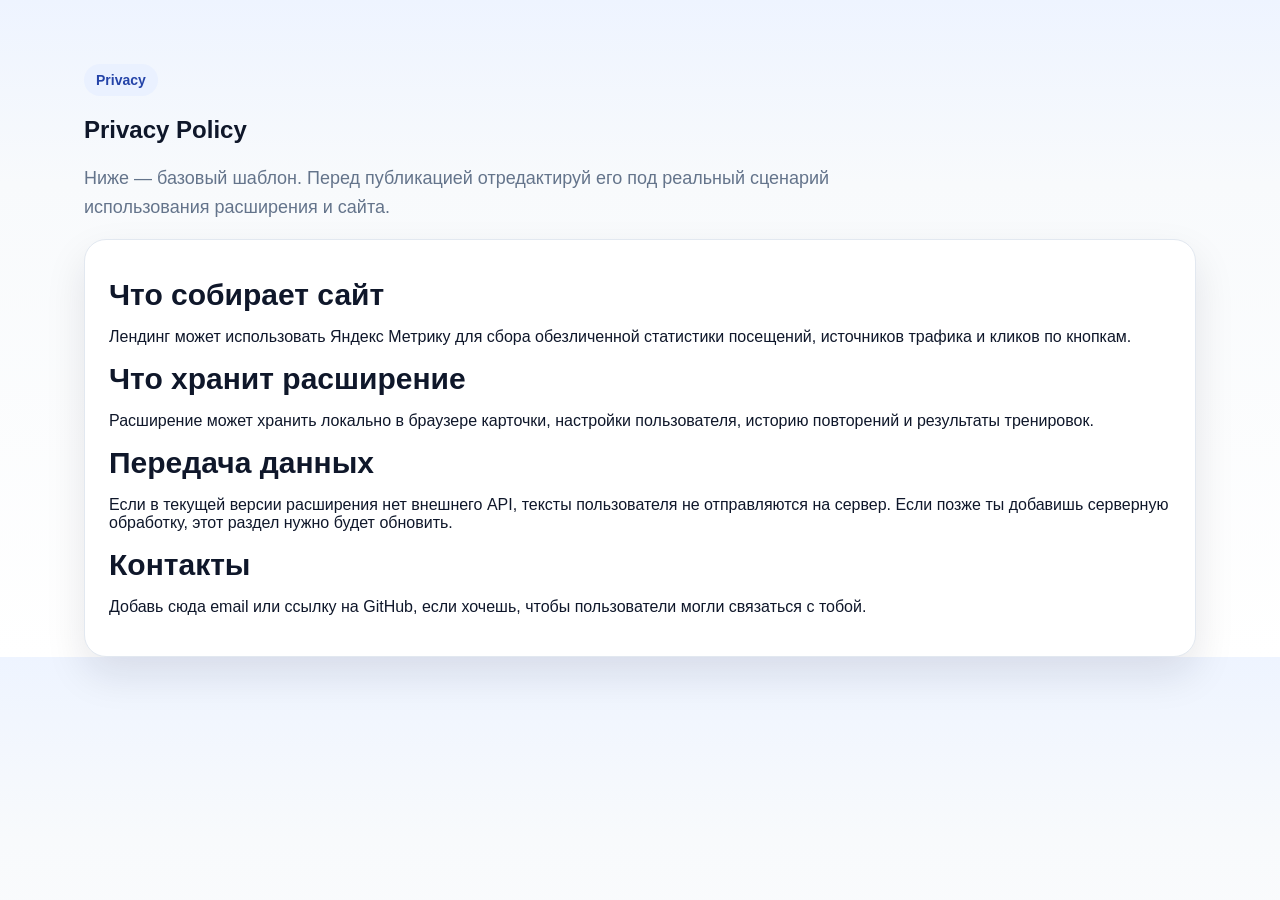
==== privacy.html @ 0634c7e8 "Add files via upload" ====
<!doctype html>
<html lang="ru">
<head>
  <meta charset="UTF-8" />
  <meta name="viewport" content="width=device-width, initial-scale=1.0" />
  <title>Privacy Policy — Accent Coach</title>
  <link rel="icon" href="favicon.svg" />
  <link rel="stylesheet" href="styles.css" />
</head>
<body>
  <main class="container">
    <section class="section">
      <div class="section-head">
        <div class="pill dark">Privacy</div>
        <h1>Privacy Policy</h1>
        <p>Ниже — базовый шаблон. Перед публикацией отредактируй его под реальный сценарий использования расширения и сайта.</p>
      </div>

      <article class="content-card">
        <h2>Что собирает сайт</h2>
        <p>Лендинг может использовать Яндекс Метрику для сбора обезличенной статистики посещений, источников трафика и кликов по кнопкам.</p>

        <h2>Что хранит расширение</h2>
        <p>Расширение может хранить локально в браузере карточки, настройки пользователя, историю повторений и результаты тренировок.</p>

        <h2>Передача данных</h2>
        <p>Если в текущей версии расширения нет внешнего API, тексты пользователя не отправляются на сервер. Если позже ты добавишь серверную обработку, этот раздел нужно будет обновить.</p>

        <h2>Контакты</h2>
        <p>Добавь сюда email или ссылку на GitHub, если хочешь, чтобы пользователи могли связаться с тобой.</p>
      </article>
    </section>
  </main>
</body>
</html>
---- styles.css ----
:root {
  --bg: #0f172a;
  --bg-soft: #f8fafc;
  --card: #ffffff;
  --text: #0f172a;
  --muted: #64748b;
  --primary: #ffd84d;
  --secondary: #355cff;
  --success: #58cc02;
  --border: #e2e8f0;
  --shadow: 0 18px 40px rgba(15, 23, 42, .10);
}

* { box-sizing: border-box; }

html { scroll-behavior: smooth; }

body {
  margin: 0;
  font-family: Arial, sans-serif;
  color: var(--text);
  background: linear-gradient(180deg, #eef4ff 0%, #f8fafc 28%, #ffffff 100%);
  overflow-x: hidden;
}

.container {
  max-width: 1160px;
  margin: 0 auto;
  padding: 0 24px;
}

.bg-glow {
  position: fixed;
  width: 420px;
  height: 420px;
  border-radius: 999px;
  filter: blur(100px);
  opacity: .24;
  z-index: -1;
}
.bg-glow-1 {
  top: -60px;
  right: -60px;
  background: #355cff;
}
.bg-glow-2 {
  bottom: -80px;
  left: -80px;
  background: #ffd84d;
}

.hero {
  position: relative;
  background:
    radial-gradient(circle at top right, rgba(255,216,77,.25), transparent 30%),
    linear-gradient(135deg, #0f172a 0%, #1e3a8a 45%, #355cff 100%);
  color: white;
  padding-bottom: 52px;
}

.nav {
  display: flex;
  align-items: center;
  justify-content: space-between;
  padding-top: 22px;
  padding-bottom: 22px;
}

.brand {
  display: flex;
  align-items: center;
  gap: 10px;
  color: white;
  text-decoration: none;
}
.brand-logo {
  width: 38px;
  height: 38px;
  display: inline-flex;
  align-items: center;
  justify-content: center;
  border-radius: 12px;
  background: #ffd84d;
  color: #1f2937;
  font-weight: 800;
}
.brand-text { font-weight: 700; }

.nav-actions {
  display: flex;
  gap: 18px;
  align-items: center;
}
.nav-link {
  color: rgba(255,255,255,.92);
  text-decoration: none;
  font-weight: 600;
}

.hero-grid {
  display: grid;
  grid-template-columns: 1.1fr .9fr;
  gap: 34px;
  align-items: center;
  padding-top: 34px;
  padding-bottom: 26px;
}

.pill {
  display: inline-block;
  padding: 8px 12px;
  border-radius: 999px;
  background: rgba(255,255,255,.15);
  color: white;
  font-size: 14px;
  font-weight: 700;
  backdrop-filter: blur(8px);
}
.pill.dark {
  background: #eaf1ff;
  color: #2443a8;
}

.hero-copy h1 {
  font-size: 58px;
  line-height: 1.02;
  margin: 16px 0 18px;
  letter-spacing: -0.04em;
}

.lead {
  font-size: 20px;
  line-height: 1.55;
  color: rgba(255,255,255,.92);
  max-width: 760px;
}

.hero-buttons {
  display: flex;
  flex-wrap: wrap;
  gap: 12px;
  margin-top: 28px;
}

.btn {
  display: inline-flex;
  align-items: center;
  justify-content: center;
  min-height: 52px;
  padding: 0 20px;
  border-radius: 16px;
  text-decoration: none;
  font-weight: 800;
  transition: transform .18s ease, box-shadow .18s ease, opacity .18s ease;
}
.btn:hover {
  transform: translateY(-1px);
}
.btn-primary {
  background: var(--primary);
  color: #1f2937;
  box-shadow: 0 14px 28px rgba(255,216,77,.28);
}
.btn-secondary {
  background: rgba(255,255,255,.12);
  color: white;
  border: 1px solid rgba(255,255,255,.28);
}

.hero-meta {
  margin-top: 18px;
  display: grid;
  gap: 8px;
}
.meta-item {
  color: rgba(255,255,255,.88);
}

.hero-preview {
  display: flex;
  justify-content: center;
}
.mockup-card {
  width: min(420px, 100%);
  background: rgba(255,255,255,.92);
  border: 1px solid rgba(255,255,255,.35);
  border-radius: 28px;
  box-shadow: 0 24px 50px rgba(4, 12, 31, .26);
  overflow: hidden;
  color: #111827;
}
.mockup-header {
  display: flex;
  gap: 8px;
  padding: 16px;
  background: linear-gradient(180deg, #f8fbff, #f1f5f9);
}
.mockup-header span {
  width: 10px;
  height: 10px;
  border-radius: 999px;
  background: #cbd5e1;
}
.mockup-body {
  padding: 24px;
}
.mockup-badge {
  display: inline-block;
  padding: 6px 10px;
  border-radius: 999px;
  background: #eef2ff;
  color: #355cff;
  font-size: 13px;
  font-weight: 700;
}
.mockup-question {
  margin-top: 16px;
  color: #64748b;
  font-weight: 700;
}
.mockup-word {
  margin-top: 14px;
  font-size: 34px;
  font-weight: 900;
}
.mockup-answer {
  margin-top: 14px;
  font-size: 32px;
  color: #355cff;
  font-weight: 900;
}
.mockup-actions {
  display: flex;
  gap: 10px;
  margin-top: 20px;
}
.mock-btn {
  border: none;
  border-radius: 14px;
  padding: 12px 14px;
  font-weight: 800;
}
.mock-btn-danger {
  background: #fee2e2;
  color: #b91c1c;
}
.mock-btn-success {
  background: #dcfce7;
  color: #15803d;
}

.stats {
  display: grid;
  gap: 16px;
  grid-template-columns: repeat(3, minmax(0, 1fr));
  margin-top: -28px;
}
.stat-card {
  background: white;
  border-radius: 20px;
  padding: 24px;
  box-shadow: var(--shadow);
  border: 1px solid var(--border);
}
.stat-value {
  font-size: 38px;
  font-weight: 900;
  color: #2443a8;
}
.stat-label {
  color: var(--muted);
  line-height: 1.5;
}

.section {
  margin-top: 64px;
}
.section-head {
  max-width: 760px;
}
.section-head h2 {
  margin: 16px 0 12px;
  font-size: 40px;
}
.section-head p {
  color: var(--muted);
  font-size: 18px;
  line-height: 1.6;
}

.feature-grid {
  display: grid;
  gap: 16px;
  grid-template-columns: repeat(3, minmax(0, 1fr));
  margin-top: 26px;
}
.feature-card,
.content-card,
.install-card,
.testimonial-card,
.cta-card,
.faq-item {
  background: white;
  border: 1px solid var(--border);
  border-radius: 22px;
  box-shadow: var(--shadow);
}
.feature-card {
  padding: 22px;
}
.feature-icon {
  font-size: 28px;
}
.feature-card h3 {
  margin: 14px 0 10px;
  font-size: 22px;
}
.feature-card p {
  color: var(--muted);
  line-height: 1.6;
}

.two-col {
  display: grid;
  gap: 16px;
  grid-template-columns: repeat(2, minmax(0, 1fr));
}
.content-card {
  padding: 24px;
}
.content-card h2 {
  margin: 14px 0 12px;
  font-size: 30px;
}
.steps, .benefits {
  margin: 0;
  padding-left: 20px;
  color: var(--muted);
  line-height: 1.8;
}

.install-grid {
  display: grid;
  gap: 16px;
  grid-template-columns: repeat(2, minmax(0, 1fr));
  margin-top: 22px;
}
.install-card {
  padding: 24px;
}
.install-card.accent {
  background: linear-gradient(180deg, #ffffff, #f8fbff);
}
.install-card h3 {
  margin-top: 0;
  font-size: 24px;
}
.install-card ol {
  color: var(--muted);
  line-height: 1.8;
  padding-left: 20px;
}

.testimonial-grid {
  display: grid;
  gap: 16px;
  grid-template-columns: repeat(3, minmax(0, 1fr));
  margin-top: 24px;
}
.testimonial-card {
  padding: 22px;
}
.testimonial-card p {
  line-height: 1.7;
}
.testimonial-card span {
  color: var(--muted);
}

.cta-section {
  margin-top: 72px;
}
.cta-card {
  display: flex;
  align-items: center;
  justify-content: space-between;
  gap: 18px;
  padding: 28px;
  background: linear-gradient(135deg, #0f172a 0%, #1e40af 100%);
  color: white;
}
.cta-card h2 {
  margin: 14px 0 10px;
  font-size: 34px;
}
.cta-card p {
  color: rgba(255,255,255,.9);
  max-width: 650px;
}

.faq-list {
  margin-top: 24px;
  display: grid;
  gap: 14px;
}
.faq-item {
  padding: 18px 20px;
}
.faq-item summary {
  cursor: pointer;
  font-weight: 800;
}
.faq-item p {
  color: var(--muted);
  line-height: 1.6;
  margin-top: 12px;
}

.footer {
  padding-top: 46px;
  padding-bottom: 46px;
}
.footer-top {
  display: flex;
  justify-content: space-between;
  gap: 20px;
  border-top: 1px solid var(--border);
  padding-top: 24px;
}
.footer-top p {
  color: var(--muted);
}
.footer-links {
  display: flex;
  gap: 18px;
  align-items: center;
  flex-wrap: wrap;
}
.footer-links a {
  color: #2443a8;
  text-decoration: none;
  font-weight: 700;
}

code {
  background: #f3f4f6;
  border-radius: 8px;
  padding: 2px 6px;
}

@media (max-width: 980px) {
  .hero-grid,
  .two-col,
  .install-grid,
  .feature-grid,
  .testimonial-grid,
  .stats {
    grid-template-columns: 1fr;
  }

  .hero-copy h1 {
    font-size: 44px;
  }

  .cta-card,
  .footer-top,
  .nav {
    flex-direction: column;
    align-items: flex-start;
  }

  .nav-actions {
    flex-wrap: wrap;
  }
}
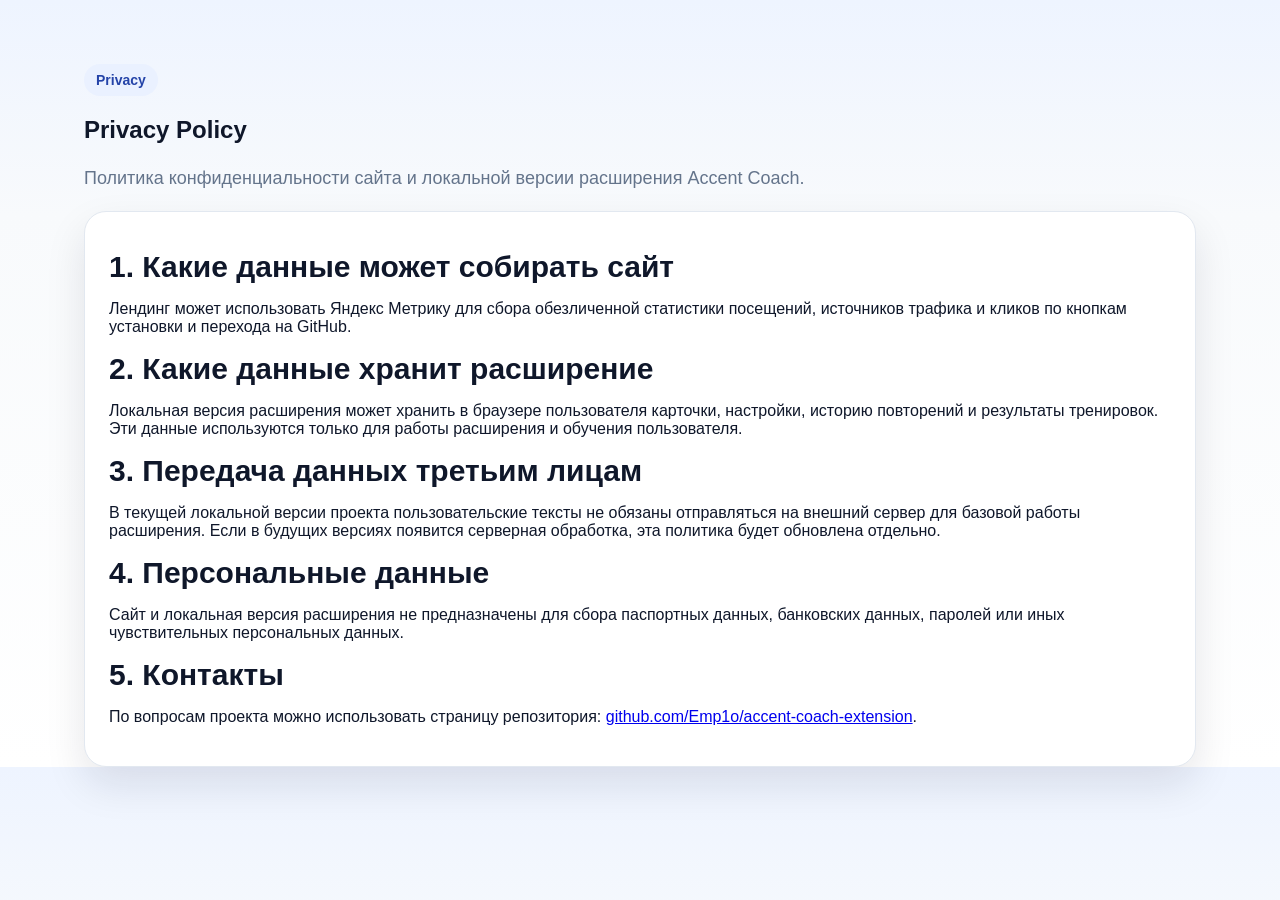
==== commit c826e86f: "Add files via upload" ====
--- a/privacy.html
+++ b/privacy.html
@@ -4,6 +4,8 @@
   <meta charset="UTF-8" />
   <meta name="viewport" content="width=device-width, initial-scale=1.0" />
   <title>Privacy Policy — Accent Coach</title>
+  <meta name="robots" content="index,follow" />
+  <link rel="canonical" href="https://emp1o.github.io/accent-coach-site/privacy.html" />
   <link rel="icon" href="favicon.svg" />
   <link rel="stylesheet" href="styles.css" />
 </head>
@@ -13,21 +15,24 @@
       <div class="section-head">
         <div class="pill dark">Privacy</div>
         <h1>Privacy Policy</h1>
-        <p>Ниже — базовый шаблон. Перед публикацией отредактируй его под реальный сценарий использования расширения и сайта.</p>
+        <p>Политика конфиденциальности сайта и локальной версии расширения Accent Coach.</p>
       </div>
 
       <article class="content-card">
-        <h2>Что собирает сайт</h2>
-        <p>Лендинг может использовать Яндекс Метрику для сбора обезличенной статистики посещений, источников трафика и кликов по кнопкам.</p>
+        <h2>1. Какие данные может собирать сайт</h2>
+        <p>Лендинг может использовать Яндекс Метрику для сбора обезличенной статистики посещений, источников трафика и кликов по кнопкам установки и перехода на GitHub.</p>
 
-        <h2>Что хранит расширение</h2>
-        <p>Расширение может хранить локально в браузере карточки, настройки пользователя, историю повторений и результаты тренировок.</p>
+        <h2>2. Какие данные хранит расширение</h2>
+        <p>Локальная версия расширения может хранить в браузере пользователя карточки, настройки, историю повторений и результаты тренировок. Эти данные используются только для работы расширения и обучения пользователя.</p>
 
-        <h2>Передача данных</h2>
-        <p>Если в текущей версии расширения нет внешнего API, тексты пользователя не отправляются на сервер. Если позже ты добавишь серверную обработку, этот раздел нужно будет обновить.</p>
+        <h2>3. Передача данных третьим лицам</h2>
+        <p>В текущей локальной версии проекта пользовательские тексты не обязаны отправляться на внешний сервер для базовой работы расширения. Если в будущих версиях появится серверная обработка, эта политика будет обновлена отдельно.</p>
 
-        <h2>Контакты</h2>
-        <p>Добавь сюда email или ссылку на GitHub, если хочешь, чтобы пользователи могли связаться с тобой.</p>
+        <h2>4. Персональные данные</h2>
+        <p>Сайт и локальная версия расширения не предназначены для сбора паспортных данных, банковских данных, паролей или иных чувствительных персональных данных.</p>
+
+        <h2>5. Контакты</h2>
+        <p>По вопросам проекта можно использовать страницу репозитория: <a href="https://github.com/Emp1o/accent-coach-extension" target="_blank" rel="noopener">github.com/Emp1o/accent-coach-extension</a>.</p>
       </article>
     </section>
   </main>
--- a/styles.css
+++ b/styles.css
@@ -1,6 +1,5 @@
 :root {
   --bg: #0f172a;
-  --bg-soft: #f8fafc;
   --card: #ffffff;
   --text: #0f172a;
   --muted: #64748b;
@@ -10,11 +9,8 @@
   --border: #e2e8f0;
   --shadow: 0 18px 40px rgba(15, 23, 42, .10);
 }
-
 * { box-sizing: border-box; }
-
 html { scroll-behavior: smooth; }
-
 body {
   margin: 0;
   font-family: Arial, sans-serif;
@@ -22,454 +18,73 @@
   background: linear-gradient(180deg, #eef4ff 0%, #f8fafc 28%, #ffffff 100%);
   overflow-x: hidden;
 }
-
-.container {
-  max-width: 1160px;
-  margin: 0 auto;
-  padding: 0 24px;
-}
-
-.bg-glow {
-  position: fixed;
-  width: 420px;
-  height: 420px;
-  border-radius: 999px;
-  filter: blur(100px);
-  opacity: .24;
-  z-index: -1;
-}
-.bg-glow-1 {
-  top: -60px;
-  right: -60px;
-  background: #355cff;
-}
-.bg-glow-2 {
-  bottom: -80px;
-  left: -80px;
-  background: #ffd84d;
-}
-
-.hero {
-  position: relative;
-  background:
-    radial-gradient(circle at top right, rgba(255,216,77,.25), transparent 30%),
-    linear-gradient(135deg, #0f172a 0%, #1e3a8a 45%, #355cff 100%);
-  color: white;
-  padding-bottom: 52px;
-}
-
-.nav {
-  display: flex;
-  align-items: center;
-  justify-content: space-between;
-  padding-top: 22px;
-  padding-bottom: 22px;
-}
-
-.brand {
-  display: flex;
-  align-items: center;
-  gap: 10px;
-  color: white;
-  text-decoration: none;
-}
-.brand-logo {
-  width: 38px;
-  height: 38px;
-  display: inline-flex;
-  align-items: center;
-  justify-content: center;
-  border-radius: 12px;
-  background: #ffd84d;
-  color: #1f2937;
-  font-weight: 800;
-}
+.container { max-width: 1160px; margin: 0 auto; padding: 0 24px; }
+.bg-glow { position: fixed; width: 420px; height: 420px; border-radius: 999px; filter: blur(100px); opacity: .24; z-index: -1; }
+.bg-glow-1 { top: -60px; right: -60px; background: #355cff; }
+.bg-glow-2 { bottom: -80px; left: -80px; background: #ffd84d; }
+.hero { position: relative; background: radial-gradient(circle at top right, rgba(255,216,77,.25), transparent 30%), linear-gradient(135deg, #0f172a 0%, #1e3a8a 45%, #355cff 100%); color: white; padding-bottom: 52px; }
+.nav { display: flex; align-items: center; justify-content: space-between; padding-top: 22px; padding-bottom: 22px; }
+.brand { display: flex; align-items: center; gap: 10px; color: white; text-decoration: none; }
+.brand-logo { width: 38px; height: 38px; display: inline-flex; align-items: center; justify-content: center; border-radius: 12px; background: #ffd84d; color: #1f2937; font-weight: 800; }
 .brand-text { font-weight: 700; }
-
-.nav-actions {
-  display: flex;
-  gap: 18px;
-  align-items: center;
-}
-.nav-link {
-  color: rgba(255,255,255,.92);
-  text-decoration: none;
-  font-weight: 600;
-}
-
-.hero-grid {
-  display: grid;
-  grid-template-columns: 1.1fr .9fr;
-  gap: 34px;
-  align-items: center;
-  padding-top: 34px;
-  padding-bottom: 26px;
-}
-
-.pill {
-  display: inline-block;
-  padding: 8px 12px;
-  border-radius: 999px;
-  background: rgba(255,255,255,.15);
-  color: white;
-  font-size: 14px;
-  font-weight: 700;
-  backdrop-filter: blur(8px);
-}
-.pill.dark {
-  background: #eaf1ff;
-  color: #2443a8;
-}
-
-.hero-copy h1 {
-  font-size: 58px;
-  line-height: 1.02;
-  margin: 16px 0 18px;
-  letter-spacing: -0.04em;
-}
-
-.lead {
-  font-size: 20px;
-  line-height: 1.55;
-  color: rgba(255,255,255,.92);
-  max-width: 760px;
-}
-
-.hero-buttons {
-  display: flex;
-  flex-wrap: wrap;
-  gap: 12px;
-  margin-top: 28px;
-}
-
-.btn {
-  display: inline-flex;
-  align-items: center;
-  justify-content: center;
-  min-height: 52px;
-  padding: 0 20px;
-  border-radius: 16px;
-  text-decoration: none;
-  font-weight: 800;
-  transition: transform .18s ease, box-shadow .18s ease, opacity .18s ease;
-}
-.btn:hover {
-  transform: translateY(-1px);
-}
-.btn-primary {
-  background: var(--primary);
-  color: #1f2937;
-  box-shadow: 0 14px 28px rgba(255,216,77,.28);
-}
-.btn-secondary {
-  background: rgba(255,255,255,.12);
-  color: white;
-  border: 1px solid rgba(255,255,255,.28);
-}
-
-.hero-meta {
-  margin-top: 18px;
-  display: grid;
-  gap: 8px;
-}
-.meta-item {
-  color: rgba(255,255,255,.88);
-}
-
-.hero-preview {
-  display: flex;
-  justify-content: center;
-}
-.mockup-card {
-  width: min(420px, 100%);
-  background: rgba(255,255,255,.92);
-  border: 1px solid rgba(255,255,255,.35);
-  border-radius: 28px;
-  box-shadow: 0 24px 50px rgba(4, 12, 31, .26);
-  overflow: hidden;
-  color: #111827;
-}
-.mockup-header {
-  display: flex;
-  gap: 8px;
-  padding: 16px;
-  background: linear-gradient(180deg, #f8fbff, #f1f5f9);
-}
-.mockup-header span {
-  width: 10px;
-  height: 10px;
-  border-radius: 999px;
-  background: #cbd5e1;
-}
-.mockup-body {
-  padding: 24px;
-}
-.mockup-badge {
-  display: inline-block;
-  padding: 6px 10px;
-  border-radius: 999px;
-  background: #eef2ff;
-  color: #355cff;
-  font-size: 13px;
-  font-weight: 700;
-}
-.mockup-question {
-  margin-top: 16px;
-  color: #64748b;
-  font-weight: 700;
-}
-.mockup-word {
-  margin-top: 14px;
-  font-size: 34px;
-  font-weight: 900;
-}
-.mockup-answer {
-  margin-top: 14px;
-  font-size: 32px;
-  color: #355cff;
-  font-weight: 900;
-}
-.mockup-actions {
-  display: flex;
-  gap: 10px;
-  margin-top: 20px;
-}
-.mock-btn {
-  border: none;
-  border-radius: 14px;
-  padding: 12px 14px;
-  font-weight: 800;
-}
-.mock-btn-danger {
-  background: #fee2e2;
-  color: #b91c1c;
-}
-.mock-btn-success {
-  background: #dcfce7;
-  color: #15803d;
-}
-
-.stats {
-  display: grid;
-  gap: 16px;
-  grid-template-columns: repeat(3, minmax(0, 1fr));
-  margin-top: -28px;
-}
-.stat-card {
-  background: white;
-  border-radius: 20px;
-  padding: 24px;
-  box-shadow: var(--shadow);
-  border: 1px solid var(--border);
-}
-.stat-value {
-  font-size: 38px;
-  font-weight: 900;
-  color: #2443a8;
-}
-.stat-label {
-  color: var(--muted);
-  line-height: 1.5;
-}
-
-.section {
-  margin-top: 64px;
-}
-.section-head {
-  max-width: 760px;
-}
-.section-head h2 {
-  margin: 16px 0 12px;
-  font-size: 40px;
-}
-.section-head p {
-  color: var(--muted);
-  font-size: 18px;
-  line-height: 1.6;
-}
-
-.feature-grid {
-  display: grid;
-  gap: 16px;
-  grid-template-columns: repeat(3, minmax(0, 1fr));
-  margin-top: 26px;
-}
-.feature-card,
-.content-card,
-.install-card,
-.testimonial-card,
-.cta-card,
-.faq-item {
-  background: white;
-  border: 1px solid var(--border);
-  border-radius: 22px;
-  box-shadow: var(--shadow);
-}
-.feature-card {
-  padding: 22px;
-}
-.feature-icon {
-  font-size: 28px;
-}
-.feature-card h3 {
-  margin: 14px 0 10px;
-  font-size: 22px;
-}
-.feature-card p {
-  color: var(--muted);
-  line-height: 1.6;
-}
-
-.two-col {
-  display: grid;
-  gap: 16px;
-  grid-template-columns: repeat(2, minmax(0, 1fr));
-}
-.content-card {
-  padding: 24px;
-}
-.content-card h2 {
-  margin: 14px 0 12px;
-  font-size: 30px;
-}
-.steps, .benefits {
-  margin: 0;
-  padding-left: 20px;
-  color: var(--muted);
-  line-height: 1.8;
-}
-
-.install-grid {
-  display: grid;
-  gap: 16px;
-  grid-template-columns: repeat(2, minmax(0, 1fr));
-  margin-top: 22px;
-}
-.install-card {
-  padding: 24px;
-}
-.install-card.accent {
-  background: linear-gradient(180deg, #ffffff, #f8fbff);
-}
-.install-card h3 {
-  margin-top: 0;
-  font-size: 24px;
-}
-.install-card ol {
-  color: var(--muted);
-  line-height: 1.8;
-  padding-left: 20px;
-}
-
-.testimonial-grid {
-  display: grid;
-  gap: 16px;
-  grid-template-columns: repeat(3, minmax(0, 1fr));
-  margin-top: 24px;
-}
-.testimonial-card {
-  padding: 22px;
-}
-.testimonial-card p {
-  line-height: 1.7;
-}
-.testimonial-card span {
-  color: var(--muted);
-}
-
-.cta-section {
-  margin-top: 72px;
-}
-.cta-card {
-  display: flex;
-  align-items: center;
-  justify-content: space-between;
-  gap: 18px;
-  padding: 28px;
-  background: linear-gradient(135deg, #0f172a 0%, #1e40af 100%);
-  color: white;
-}
-.cta-card h2 {
-  margin: 14px 0 10px;
-  font-size: 34px;
-}
-.cta-card p {
-  color: rgba(255,255,255,.9);
-  max-width: 650px;
-}
-
-.faq-list {
-  margin-top: 24px;
-  display: grid;
-  gap: 14px;
-}
-.faq-item {
-  padding: 18px 20px;
-}
-.faq-item summary {
-  cursor: pointer;
-  font-weight: 800;
-}
-.faq-item p {
-  color: var(--muted);
-  line-height: 1.6;
-  margin-top: 12px;
-}
-
-.footer {
-  padding-top: 46px;
-  padding-bottom: 46px;
-}
-.footer-top {
-  display: flex;
-  justify-content: space-between;
-  gap: 20px;
-  border-top: 1px solid var(--border);
-  padding-top: 24px;
-}
-.footer-top p {
-  color: var(--muted);
-}
-.footer-links {
-  display: flex;
-  gap: 18px;
-  align-items: center;
-  flex-wrap: wrap;
-}
-.footer-links a {
-  color: #2443a8;
-  text-decoration: none;
-  font-weight: 700;
-}
-
-code {
-  background: #f3f4f6;
-  border-radius: 8px;
-  padding: 2px 6px;
-}
-
-@media (max-width: 980px) {
-  .hero-grid,
-  .two-col,
-  .install-grid,
-  .feature-grid,
-  .testimonial-grid,
-  .stats {
-    grid-template-columns: 1fr;
-  }
-
-  .hero-copy h1 {
-    font-size: 44px;
-  }
-
-  .cta-card,
-  .footer-top,
-  .nav {
-    flex-direction: column;
-    align-items: flex-start;
-  }
-
-  .nav-actions {
-    flex-wrap: wrap;
-  }
-}
+.nav-actions { display: flex; gap: 18px; align-items: center; }
+.nav-link { color: rgba(255,255,255,.92); text-decoration: none; font-weight: 600; }
+.hero-grid { display: grid; grid-template-columns: 1.1fr .9fr; gap: 34px; align-items: center; padding-top: 34px; padding-bottom: 26px; }
+.pill { display: inline-block; padding: 8px 12px; border-radius: 999px; background: rgba(255,255,255,.15); color: white; font-size: 14px; font-weight: 700; backdrop-filter: blur(8px); }
+.pill.dark { background: #eaf1ff; color: #2443a8; }
+.hero-copy h1 { font-size: 58px; line-height: 1.02; margin: 16px 0 18px; letter-spacing: -0.04em; }
+.lead { font-size: 20px; line-height: 1.55; color: rgba(255,255,255,.92); max-width: 760px; }
+.hero-buttons { display: flex; flex-wrap: wrap; gap: 12px; margin-top: 28px; }
+.btn { display: inline-flex; align-items: center; justify-content: center; min-height: 52px; padding: 0 20px; border-radius: 16px; text-decoration: none; font-weight: 800; transition: transform .18s ease, box-shadow .18s ease, opacity .18s ease; }
+.btn:hover { transform: translateY(-1px); }
+.btn-primary { background: var(--primary); color: #1f2937; box-shadow: 0 14px 28px rgba(255,216,77,.28); }
+.btn-secondary { background: rgba(255,255,255,.12); color: white; border: 1px solid rgba(255,255,255,.28); }
+.hero-meta { margin-top: 18px; display: grid; gap: 8px; }
+.meta-item { color: rgba(255,255,255,.88); }
+.hero-preview { display: flex; justify-content: center; }
+.mockup-card { width: min(420px, 100%); background: rgba(255,255,255,.92); border: 1px solid rgba(255,255,255,.35); border-radius: 28px; box-shadow: 0 24px 50px rgba(4, 12, 31, .26); overflow: hidden; color: #111827; }
+.mockup-header { display: flex; gap: 8px; padding: 16px; background: linear-gradient(180deg, #f8fbff, #f1f5f9); }
+.mockup-header span { width: 10px; height: 10px; border-radius: 999px; background: #cbd5e1; }
+.mockup-body { padding: 24px; }
+.mockup-badge { display: inline-block; padding: 6px 10px; border-radius: 999px; background: #eef2ff; color: #355cff; font-size: 13px; font-weight: 700; }
+.mockup-question { margin-top: 16px; color: #64748b; font-weight: 700; }
+.mockup-word { margin-top: 14px; font-size: 34px; font-weight: 900; }
+.mockup-answer { margin-top: 14px; font-size: 32px; color: #355cff; font-weight: 900; }
+.mockup-actions { display: flex; gap: 10px; margin-top: 20px; }
+.mock-btn { border: none; border-radius: 14px; padding: 12px 14px; font-weight: 800; }
+.mock-btn-danger { background: #fee2e2; color: #b91c1c; }
+.mock-btn-success { background: #dcfce7; color: #15803d; }
+.stats { display: grid; gap: 16px; grid-template-columns: repeat(3, minmax(0, 1fr)); margin-top: -28px; }
+.stat-card,.feature-card,.content-card,.install-card,.cta-card,.faq-item { background: white; border-radius: 22px; border: 1px solid var(--border); box-shadow: var(--shadow); }
+.stat-card { padding: 24px; }
+.stat-value { font-size: 38px; font-weight: 900; color: #2443a8; }
+.stat-label { color: var(--muted); line-height: 1.5; }
+.section { margin-top: 64px; }
+.section-head { max-width: 760px; }
+.section-head h2 { margin: 16px 0 12px; font-size: 40px; }
+.section-head p { color: var(--muted); font-size: 18px; line-height: 1.6; }
+.feature-grid, .install-grid { display: grid; gap: 16px; grid-template-columns: repeat(3, minmax(0, 1fr)); margin-top: 26px; }
+.install-grid { grid-template-columns: repeat(2, minmax(0, 1fr)); }
+.feature-card { padding: 22px; }
+.feature-icon { font-size: 28px; }
+.feature-card h3 { margin: 14px 0 10px; font-size: 22px; }
+.feature-card p,.install-card p { color: var(--muted); line-height: 1.6; }
+.two-col { display: grid; gap: 16px; grid-template-columns: repeat(2, minmax(0, 1fr)); }
+.content-card,.install-card { padding: 24px; }
+.content-card h2,.install-card h3 { margin: 14px 0 12px; font-size: 30px; }
+.steps,.benefits,.install-card ol { margin: 0; padding-left: 20px; color: var(--muted); line-height: 1.8; }
+.cta-section { margin-top: 72px; }
+.cta-card { display:flex; align-items:center; justify-content:space-between; gap:18px; padding:28px; background: linear-gradient(135deg, #0f172a 0%, #1e40af 100%); color:white; }
+.cta-card h2 { margin:14px 0 10px; font-size:34px; }
+.cta-card p { color: rgba(255,255,255,.9); max-width:650px; }
+.faq-list { margin-top: 24px; display: grid; gap: 14px; }
+.faq-item { padding: 18px 20px; }
+.faq-item summary { cursor: pointer; font-weight: 800; }
+.faq-item p { color: var(--muted); line-height: 1.6; margin-top: 12px; }
+.footer { padding-top: 46px; padding-bottom: 46px; }
+.footer-top { display:flex; justify-content:space-between; gap:20px; border-top:1px solid var(--border); padding-top:24px; }
+.footer-top p { color: var(--muted); }
+.footer-links { display:flex; gap:18px; align-items:center; flex-wrap:wrap; }
+.footer-links a { color:#2443a8; text-decoration:none; font-weight:700; }
+code { background:#f3f4f6; border-radius:8px; padding:2px 6px; }
+@media (max-width: 980px) { .hero-grid,.two-col,.install-grid,.feature-grid,.stats { grid-template-columns: 1fr; } .hero-copy h1{font-size:44px;} .cta-card,.footer-top,.nav{flex-direction:column;align-items:flex-start;} .nav-actions{flex-wrap:wrap;} }
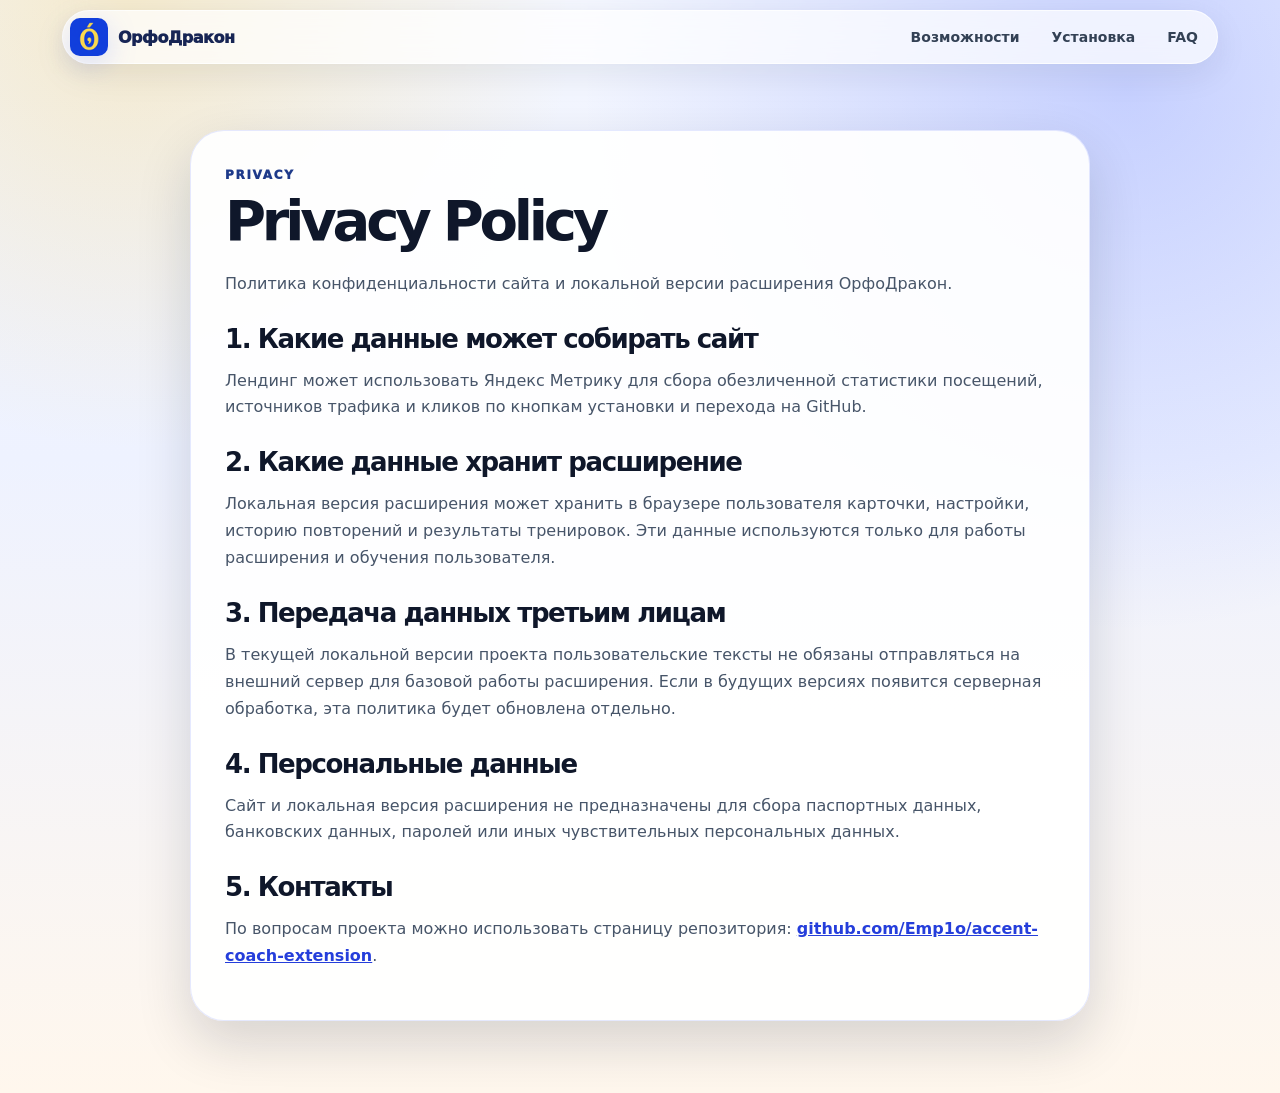
==== commit c544ff91: "Add files via upload" ====
--- a/privacy.html
+++ b/privacy.html
@@ -1,40 +1,63 @@
 <!doctype html>
 <html lang="ru">
 <head>
-  <meta charset="UTF-8" />
-  <meta name="viewport" content="width=device-width, initial-scale=1.0" />
-  <title>Privacy Policy — Accent Coach</title>
-  <meta name="robots" content="index,follow" />
-  <link rel="canonical" href="https://emp1o.github.io/accent-coach-site/privacy.html" />
-  <link rel="icon" href="favicon.svg" />
+  <meta charset="utf-8" />
+  <meta name="viewport" content="width=device-width, initial-scale=1" />
+  <title>Privacy Policy — ОрфоДракон</title>
+  <meta name="theme-color" content="#172554" />
+  <link rel="icon" type="image/png" sizes="32x32" href="icons/icon32.png" />
+
+  <meta property="og:type" content="website" />
+  <meta property="og:locale" content="ru_RU" />
+  <meta property="og:site_name" content="ОрфоДракон" />
+  <meta property="og:title" content="Privacy Policy — ОрфоДракон" />
+  <meta property="og:description" content="Политика конфиденциальности расширения ОрфоДракон для подготовки к ЕГЭ, ударений и пунктуации." />
+  <meta property="og:url" content="https://emp1o.github.io/accent-coach-site/privacy.html" />
+  <meta property="og:image" content="https://emp1o.github.io/accent-coach-site/assets/og-image.png" />
+  <meta property="og:image:secure_url" content="https://emp1o.github.io/accent-coach-site/assets/og-image.png" />
+  <meta property="og:image:type" content="image/png" />
+  <meta property="og:image:width" content="1200" />
+  <meta property="og:image:height" content="630" />
+  <meta property="og:image:alt" content="ОрфоДракон — расширение для подготовки к ЕГЭ по русскому языку" />
+  <meta name="twitter:card" content="summary_large_image" />
+  <meta name="twitter:title" content="Privacy Policy — ОрфоДракон" />
+  <meta name="twitter:description" content="Политика конфиденциальности расширения ОрфоДракон для подготовки к ЕГЭ, ударений и пунктуации." />
+  <meta name="twitter:image" content="https://emp1o.github.io/accent-coach-site/assets/og-image.png" />
+  <meta name="twitter:image:alt" content="ОрфоДракон — расширение для подготовки к ЕГЭ по русскому языку" />
+  <link rel="image_src" href="https://emp1o.github.io/accent-coach-site/assets/og-image.png" />
   <link rel="stylesheet" href="styles.css" />
 </head>
-<body>
-  <main class="container">
-    <section class="section">
-      <div class="section-head">
-        <div class="pill dark">Privacy</div>
-        <h1>Privacy Policy</h1>
-        <p>Политика конфиденциальности сайта и локальной версии расширения Accent Coach.</p>
-      </div>
+<body class="privacy-page">
+  <header class="topbar">
+    <a class="brand" href="index.html">
+      <img src="icons/icon48.png" alt="" />
+      <span>ОрфоДракон</span>
+    </a>
+    <nav class="nav" aria-label="Главное меню">
+      <a href="index.html#features">Возможности</a>
+      <a href="index.html#install">Установка</a>
+      <a href="index.html#faq">FAQ</a>
+    </nav>
+  </header>
+  <main class="policy-card">
+    <p class="eyebrow">Privacy</p>
+    <h1>Privacy Policy</h1>
+    <p>Политика конфиденциальности сайта и локальной версии расширения ОрфоДракон.</p>
 
-      <article class="content-card">
-        <h2>1. Какие данные может собирать сайт</h2>
-        <p>Лендинг может использовать Яндекс Метрику для сбора обезличенной статистики посещений, источников трафика и кликов по кнопкам установки и перехода на GitHub.</p>
+    <h2>1. Какие данные может собирать сайт</h2>
+    <p>Лендинг может использовать Яндекс Метрику для сбора обезличенной статистики посещений, источников трафика и кликов по кнопкам установки и перехода на GitHub.</p>
 
-        <h2>2. Какие данные хранит расширение</h2>
-        <p>Локальная версия расширения может хранить в браузере пользователя карточки, настройки, историю повторений и результаты тренировок. Эти данные используются только для работы расширения и обучения пользователя.</p>
+    <h2>2. Какие данные хранит расширение</h2>
+    <p>Локальная версия расширения может хранить в браузере пользователя карточки, настройки, историю повторений и результаты тренировок. Эти данные используются только для работы расширения и обучения пользователя.</p>
 
-        <h2>3. Передача данных третьим лицам</h2>
-        <p>В текущей локальной версии проекта пользовательские тексты не обязаны отправляться на внешний сервер для базовой работы расширения. Если в будущих версиях появится серверная обработка, эта политика будет обновлена отдельно.</p>
+    <h2>3. Передача данных третьим лицам</h2>
+    <p>В текущей локальной версии проекта пользовательские тексты не обязаны отправляться на внешний сервер для базовой работы расширения. Если в будущих версиях появится серверная обработка, эта политика будет обновлена отдельно.</p>
 
-        <h2>4. Персональные данные</h2>
-        <p>Сайт и локальная версия расширения не предназначены для сбора паспортных данных, банковских данных, паролей или иных чувствительных персональных данных.</p>
+    <h2>4. Персональные данные</h2>
+    <p>Сайт и локальная версия расширения не предназначены для сбора паспортных данных, банковских данных, паролей или иных чувствительных персональных данных.</p>
 
-        <h2>5. Контакты</h2>
-        <p>По вопросам проекта можно использовать страницу репозитория: <a href="https://github.com/Emp1o/accent-coach-extension" target="_blank" rel="noopener">github.com/Emp1o/accent-coach-extension</a>.</p>
-      </article>
-    </section>
+    <h2>5. Контакты</h2>
+    <p>По вопросам проекта можно использовать страницу репозитория: <a href="https://github.com/Emp1o/accent-coach-extension">github.com/Emp1o/accent-coach-extension</a>.</p>
   </main>
 </body>
 </html>
--- a/styles.css
+++ b/styles.css
@@ -1,90 +1,217 @@
-:root {
-  --bg: #0f172a;
-  --card: #ffffff;
-  --text: #0f172a;
-  --muted: #64748b;
-  --primary: #ffd84d;
-  --secondary: #355cff;
-  --success: #58cc02;
-  --border: #e2e8f0;
-  --shadow: 0 18px 40px rgba(15, 23, 42, .10);
-}
-* { box-sizing: border-box; }
-html { scroll-behavior: smooth; }
-body {
-  margin: 0;
-  font-family: Arial, sans-serif;
-  color: var(--text);
-  background: linear-gradient(180deg, #eef4ff 0%, #f8fafc 28%, #ffffff 100%);
-  overflow-x: hidden;
-}
-.container { max-width: 1160px; margin: 0 auto; padding: 0 24px; }
-.bg-glow { position: fixed; width: 420px; height: 420px; border-radius: 999px; filter: blur(100px); opacity: .24; z-index: -1; }
-.bg-glow-1 { top: -60px; right: -60px; background: #355cff; }
-.bg-glow-2 { bottom: -80px; left: -80px; background: #ffd84d; }
-.hero { position: relative; background: radial-gradient(circle at top right, rgba(255,216,77,.25), transparent 30%), linear-gradient(135deg, #0f172a 0%, #1e3a8a 45%, #355cff 100%); color: white; padding-bottom: 52px; }
-.nav { display: flex; align-items: center; justify-content: space-between; padding-top: 22px; padding-bottom: 22px; }
-.brand { display: flex; align-items: center; gap: 10px; color: white; text-decoration: none; }
-.brand-logo { width: 38px; height: 38px; display: inline-flex; align-items: center; justify-content: center; border-radius: 12px; background: #ffd84d; color: #1f2937; font-weight: 800; }
-.brand-text { font-weight: 700; }
-.nav-actions { display: flex; gap: 18px; align-items: center; }
-.nav-link { color: rgba(255,255,255,.92); text-decoration: none; font-weight: 600; }
-.hero-grid { display: grid; grid-template-columns: 1.1fr .9fr; gap: 34px; align-items: center; padding-top: 34px; padding-bottom: 26px; }
-.pill { display: inline-block; padding: 8px 12px; border-radius: 999px; background: rgba(255,255,255,.15); color: white; font-size: 14px; font-weight: 700; backdrop-filter: blur(8px); }
-.pill.dark { background: #eaf1ff; color: #2443a8; }
-.hero-copy h1 { font-size: 58px; line-height: 1.02; margin: 16px 0 18px; letter-spacing: -0.04em; }
-.lead { font-size: 20px; line-height: 1.55; color: rgba(255,255,255,.92); max-width: 760px; }
-.hero-buttons { display: flex; flex-wrap: wrap; gap: 12px; margin-top: 28px; }
-.btn { display: inline-flex; align-items: center; justify-content: center; min-height: 52px; padding: 0 20px; border-radius: 16px; text-decoration: none; font-weight: 800; transition: transform .18s ease, box-shadow .18s ease, opacity .18s ease; }
-.btn:hover { transform: translateY(-1px); }
-.btn-primary { background: var(--primary); color: #1f2937; box-shadow: 0 14px 28px rgba(255,216,77,.28); }
-.btn-secondary { background: rgba(255,255,255,.12); color: white; border: 1px solid rgba(255,255,255,.28); }
-.hero-meta { margin-top: 18px; display: grid; gap: 8px; }
-.meta-item { color: rgba(255,255,255,.88); }
-.hero-preview { display: flex; justify-content: center; }
-.mockup-card { width: min(420px, 100%); background: rgba(255,255,255,.92); border: 1px solid rgba(255,255,255,.35); border-radius: 28px; box-shadow: 0 24px 50px rgba(4, 12, 31, .26); overflow: hidden; color: #111827; }
-.mockup-header { display: flex; gap: 8px; padding: 16px; background: linear-gradient(180deg, #f8fbff, #f1f5f9); }
-.mockup-header span { width: 10px; height: 10px; border-radius: 999px; background: #cbd5e1; }
-.mockup-body { padding: 24px; }
-.mockup-badge { display: inline-block; padding: 6px 10px; border-radius: 999px; background: #eef2ff; color: #355cff; font-size: 13px; font-weight: 700; }
-.mockup-question { margin-top: 16px; color: #64748b; font-weight: 700; }
-.mockup-word { margin-top: 14px; font-size: 34px; font-weight: 900; }
-.mockup-answer { margin-top: 14px; font-size: 32px; color: #355cff; font-weight: 900; }
-.mockup-actions { display: flex; gap: 10px; margin-top: 20px; }
-.mock-btn { border: none; border-radius: 14px; padding: 12px 14px; font-weight: 800; }
-.mock-btn-danger { background: #fee2e2; color: #b91c1c; }
-.mock-btn-success { background: #dcfce7; color: #15803d; }
-.stats { display: grid; gap: 16px; grid-template-columns: repeat(3, minmax(0, 1fr)); margin-top: -28px; }
-.stat-card,.feature-card,.content-card,.install-card,.cta-card,.faq-item { background: white; border-radius: 22px; border: 1px solid var(--border); box-shadow: var(--shadow); }
-.stat-card { padding: 24px; }
-.stat-value { font-size: 38px; font-weight: 900; color: #2443a8; }
-.stat-label { color: var(--muted); line-height: 1.5; }
-.section { margin-top: 64px; }
-.section-head { max-width: 760px; }
-.section-head h2 { margin: 16px 0 12px; font-size: 40px; }
-.section-head p { color: var(--muted); font-size: 18px; line-height: 1.6; }
-.feature-grid, .install-grid { display: grid; gap: 16px; grid-template-columns: repeat(3, minmax(0, 1fr)); margin-top: 26px; }
-.install-grid { grid-template-columns: repeat(2, minmax(0, 1fr)); }
-.feature-card { padding: 22px; }
-.feature-icon { font-size: 28px; }
-.feature-card h3 { margin: 14px 0 10px; font-size: 22px; }
-.feature-card p,.install-card p { color: var(--muted); line-height: 1.6; }
-.two-col { display: grid; gap: 16px; grid-template-columns: repeat(2, minmax(0, 1fr)); }
-.content-card,.install-card { padding: 24px; }
-.content-card h2,.install-card h3 { margin: 14px 0 12px; font-size: 30px; }
-.steps,.benefits,.install-card ol { margin: 0; padding-left: 20px; color: var(--muted); line-height: 1.8; }
-.cta-section { margin-top: 72px; }
-.cta-card { display:flex; align-items:center; justify-content:space-between; gap:18px; padding:28px; background: linear-gradient(135deg, #0f172a 0%, #1e40af 100%); color:white; }
-.cta-card h2 { margin:14px 0 10px; font-size:34px; }
-.cta-card p { color: rgba(255,255,255,.9); max-width:650px; }
-.faq-list { margin-top: 24px; display: grid; gap: 14px; }
-.faq-item { padding: 18px 20px; }
-.faq-item summary { cursor: pointer; font-weight: 800; }
-.faq-item p { color: var(--muted); line-height: 1.6; margin-top: 12px; }
-.footer { padding-top: 46px; padding-bottom: 46px; }
-.footer-top { display:flex; justify-content:space-between; gap:20px; border-top:1px solid var(--border); padding-top:24px; }
-.footer-top p { color: var(--muted); }
-.footer-links { display:flex; gap:18px; align-items:center; flex-wrap:wrap; }
-.footer-links a { color:#2443a8; text-decoration:none; font-weight:700; }
-code { background:#f3f4f6; border-radius:8px; padding:2px 6px; }
-@media (max-width: 980px) { .hero-grid,.two-col,.install-grid,.feature-grid,.stats { grid-template-columns: 1fr; } .hero-copy h1{font-size:44px;} .cta-card,.footer-top,.nav{flex-direction:column;align-items:flex-start;} .nav-actions{flex-wrap:wrap;} }
+:root{
+  --bg:#f4f7ff;
+  --bg-2:#eef2ff;
+  --ink:#101827;
+  --muted:#64748b;
+  --card:#ffffff;
+  --line:rgba(55,87,255,.13);
+  --gold:#f6c84c;
+  --gold-2:#ffe69a;
+  --blue:#3757ff;
+  --blue-2:#172c9b;
+  --navy:#101827;
+  --lava:#f97316;
+  --fire:#ef4444;
+  --green:#22c55e;
+  --shadow:0 22px 54px rgba(15,23,42,.16);
+  --soft-shadow:0 14px 32px rgba(15,23,42,.10);
+  --radius:28px;
+}
+*{box-sizing:border-box}
+html{scroll-behavior:smooth}
+body{
+  margin:0;
+  font-family:Inter, ui-sans-serif, system-ui, -apple-system, BlinkMacSystemFont, "Segoe UI", sans-serif;
+  color:var(--ink);
+  background:
+    radial-gradient(circle at 10% 0%, rgba(246,200,76,.28), transparent 28rem),
+    radial-gradient(circle at 88% 8%, rgba(55,87,255,.24), transparent 34rem),
+    linear-gradient(180deg,#f4f7ff 0%,#eef2ff 42%,#fff7ed 100%);
+  overflow-x:hidden;
+}
+a{color:inherit}
+button,a{font:inherit}
+.site-glow{position:fixed;z-index:-1;border-radius:999px;filter:blur(8px);opacity:.65;pointer-events:none}
+.site-glow--gold{width:24rem;height:24rem;background:rgba(246,200,76,.25);left:-10rem;top:14rem}
+.site-glow--blue{width:28rem;height:28rem;background:rgba(55,87,255,.18);right:-12rem;top:34rem}
+.topbar{
+  position:sticky;top:0;z-index:20;
+  display:flex;align-items:center;justify-content:space-between;gap:1rem;
+  max-width:1180px;margin:0 auto;padding:18px 20px;
+  backdrop-filter:blur(18px);
+}
+.topbar::before{
+  content:"";position:absolute;inset:10px 12px;z-index:-1;border-radius:999px;
+  background:rgba(255,255,255,.70);border:1px solid rgba(255,255,255,.72);box-shadow:0 10px 34px rgba(15,23,42,.08);
+}
+.brand{display:inline-flex;align-items:center;gap:10px;text-decoration:none;font-weight:950;letter-spacing:-.03em;color:#172554}
+.brand img{width:38px;height:38px;object-fit:contain;border-radius:10px;filter:drop-shadow(0 8px 14px rgba(55,87,255,.18))}
+.nav,.footer-links{display:flex;align-items:center;gap:8px;flex-wrap:wrap}
+.nav a,.footer-links a{
+  text-decoration:none;color:#334155;font-weight:850;font-size:14px;
+  padding:10px 12px;border-radius:999px;transition:.18s ease;
+}
+.nav a:hover,.footer-links a:hover{background:#fff;box-shadow:0 8px 20px rgba(15,23,42,.08);color:#172554}
+main,.footer{max-width:1180px;margin:0 auto;padding:0 20px}
+.section{margin:72px 0}
+.section-grid{display:grid;grid-template-columns:minmax(0,1.05fr) minmax(320px,.95fr);gap:32px;align-items:center}
+.hero{min-height:calc(100vh - 100px);padding:42px 0 24px}
+.eyebrow{margin:0 0 10px;text-transform:uppercase;letter-spacing:.14em;font-size:12px;font-weight:950;color:#1e3a8a}
+h1,h2,h3,p{margin-top:0}
+h1{font-size:clamp(42px,7vw,82px);line-height:.92;letter-spacing:-.075em;margin-bottom:24px;color:#0f172a}
+h2{font-size:clamp(30px,4vw,50px);line-height:1;letter-spacing:-.055em;margin-bottom:16px;color:#0f172a}
+h3{font-size:21px;line-height:1.15;margin-bottom:10px;color:#172554}
+.lead{font-size:clamp(18px,2vw,23px);line-height:1.58;color:#334155;max-width:680px}
+p{line-height:1.68;color:#475569}
+.hero-actions,.cta-actions{display:flex;gap:12px;flex-wrap:wrap;margin:26px 0}
+.btn{
+  min-height:48px;display:inline-flex;align-items:center;justify-content:center;gap:8px;
+  border:0;border-radius:16px;padding:13px 18px;text-decoration:none;font-weight:950;letter-spacing:.01em;
+  transition:transform .16s ease, box-shadow .16s ease, filter .16s ease;
+}
+.btn:hover{transform:translateY(-2px);filter:saturate(1.08)}
+.btn:active{transform:translateY(2px)}
+.btn-primary{color:#fff;background:linear-gradient(180deg,#4f6bff,#253edb);box-shadow:0 8px 0 #172c9b,0 16px 30px rgba(55,87,255,.28)}
+.btn-ghost{color:#172033;background:linear-gradient(180deg,#ffffff,#eef2ff);box-shadow:0 8px 0 rgba(15,23,42,.10),0 16px 26px rgba(15,23,42,.11)}
+.hero-pills{display:flex;gap:10px;flex-wrap:wrap;margin-top:18px}
+.hero-pills span,.badge{
+  display:inline-flex;align-items:center;border:1px solid rgba(55,87,255,.13);border-radius:999px;
+  background:linear-gradient(180deg,#eef2ff,#fff7ed);color:#1e3a8a;font-weight:850;font-size:13px;padding:9px 12px;
+}
+.hero-stage{
+  position:relative;min-height:590px;border-radius:36px;overflow:hidden;padding:24px;
+  background:
+    radial-gradient(circle at 78% 10%,rgba(246,200,76,.28),transparent 32%),
+    linear-gradient(135deg,#101827 0%,#172554 48%,#7f1d1d 100%);
+  box-shadow:0 28px 70px rgba(15,23,42,.28);border:1px solid rgba(255,255,255,.24);
+}
+.hero-stage::before{content:"";position:absolute;inset:auto -70px -95px auto;width:250px;height:250px;border-radius:999px;background:radial-gradient(circle,rgba(249,115,22,.42),transparent 70%)}
+.hero-stage::after{content:"";position:absolute;inset:24px;border:1px solid rgba(255,255,255,.14);border-radius:28px;pointer-events:none}
+.mascot-orbit{position:absolute;inset:0;pointer-events:none}
+.mascot{position:absolute;object-fit:contain;filter:drop-shadow(0 22px 24px rgba(0,0,0,.25))}
+.mascot-main{width:min(76%,420px);right:4%;top:3%;animation:dragonFloat 5.4s ease-in-out infinite}
+.mascot-small{width:112px;opacity:.92}
+.mascot-small--one{left:26px;top:120px;animation:dragonFloat 4.7s ease-in-out infinite reverse}
+.mascot-small--two{right:42px;bottom:34px;animation:dragonFloat 6.2s ease-in-out infinite}
+.demo-card{
+  position:absolute;left:28px;bottom:34px;width:min(360px,calc(100% - 56px));z-index:3;
+  border-radius:28px;background:rgba(255,255,255,.94);padding:22px;border:1px solid rgba(255,255,255,.65);
+  box-shadow:0 24px 44px rgba(15,23,42,.28);backdrop-filter:blur(14px);
+}
+.demo-card__top{display:flex;align-items:center;justify-content:space-between;margin-bottom:18px;font-weight:950;color:#1e3a8a}
+.demo-card strong{display:block;font-size:46px;letter-spacing:-.04em;margin:8px 0;color:#111827}
+.answer{display:inline-flex;border-radius:999px;padding:9px 14px;background:#ecfdf5;color:#166534;font-weight:950;margin-bottom:18px}
+.demo-actions{display:flex;gap:10px}
+.demo-actions button{border:0;border-radius:14px;padding:10px 14px;font-weight:900;background:linear-gradient(180deg,#fff,#eef2ff);box-shadow:0 5px 0 rgba(15,23,42,.10)}
+.demo-actions button:last-child{color:#fff;background:linear-gradient(180deg,#22c55e,#15803d);box-shadow:0 5px 0 #166534}
+.stats{display:grid;grid-template-columns:repeat(3,1fr);gap:16px;margin:0 0 72px}
+.stats article,.feature-card,.install-card,blockquote,details,.panel{
+  background:linear-gradient(180deg,rgba(255,255,255,.98),rgba(248,250,252,.96));
+  border:1px solid var(--line);border-radius:var(--radius);box-shadow:var(--shadow);
+}
+.stats article{padding:24px;display:grid;gap:7px}
+.stats strong{font-size:42px;color:#1e3a8a;line-height:1;font-weight:950;letter-spacing:-.05em}
+.stats span{color:#64748b;font-weight:750}
+.section-heading{max-width:780px;margin:0 auto 28px;text-align:center}
+.section-heading p{font-size:17px}
+.feature-grid{display:grid;grid-template-columns:repeat(3,1fr);gap:16px}
+.feature-card{position:relative;overflow:hidden;padding:24px;transition:.18s ease}
+.feature-card:hover{transform:translateY(-4px);box-shadow:0 26px 60px rgba(15,23,42,.18)}
+.feature-card::after{content:"";position:absolute;right:-42px;top:-42px;width:120px;height:120px;border-radius:999px;background:radial-gradient(circle,rgba(246,200,76,.20),transparent 72%)}
+.feature-icon{display:inline-grid;place-items:center;width:52px;height:52px;margin-bottom:18px;border-radius:18px;background:linear-gradient(180deg,#ffe69a,#f6c84c);box-shadow:0 8px 0 #b7791f;color:#172554;font-size:26px;font-weight:950}
+.split{display:grid;grid-template-columns:1fr 1.1fr;gap:18px;align-items:stretch}
+.panel{padding:28px}
+.panel-dark{background:linear-gradient(135deg,#101827 0%,#172554 55%,#7f1d1d 100%);color:#fff;border-color:rgba(255,255,255,.18)}
+.panel-dark h2,.panel-dark p,.panel-dark li{color:#fff}.panel-dark .eyebrow{color:#ffe69a}
+.steps{padding-left:0;list-style:none;counter-reset:step;display:grid;gap:14px;margin:22px 0 0}
+.steps li{position:relative;padding-left:48px;min-height:36px;color:#dfe7ff;font-weight:750}
+.steps li::before{counter-increment:step;content:counter(step);position:absolute;left:0;top:-3px;width:34px;height:34px;display:grid;place-items:center;border-radius:12px;background:linear-gradient(180deg,#ffe69a,#f6c84c);color:#172554;font-weight:950;box-shadow:0 6px 0 #b7791f}
+.mascot-panel{display:grid;grid-template-columns:190px 1fr;gap:22px;align-items:center}
+.mascot-panel img{width:100%;filter:drop-shadow(0 18px 20px rgba(55,87,255,.16));animation:dragonFloat 5s ease-in-out infinite}
+.check-list{padding-left:0;list-style:none;display:grid;gap:12px;margin:0}
+.check-list li{position:relative;padding-left:34px;color:#475569;font-weight:750}.check-list li::before{content:"🐉";position:absolute;left:0;top:0}
+.install-section{padding:32px;border-radius:38px;background:rgba(255,255,255,.36);border:1px solid rgba(255,255,255,.50)}
+.install-grid{display:grid;grid-template-columns:repeat(2,1fr);gap:16px}.install-card{padding:26px;position:relative;overflow:hidden}
+.install-number{display:inline-grid;place-items:center;width:44px;height:44px;border-radius:16px;margin-bottom:16px;background:linear-gradient(180deg,#4f6bff,#253edb);color:#fff;font-size:22px;font-weight:950;box-shadow:0 7px 0 #172c9b}
+.install-card ol{padding-left:21px;color:#475569;line-height:1.75;font-weight:700}.install-card code{background:#eef2ff;border:1px solid var(--line);border-radius:8px;padding:2px 6px;color:#172554}
+.quote-grid{display:grid;grid-template-columns:repeat(3,1fr);gap:16px}blockquote{margin:0;padding:24px;font-size:18px;line-height:1.55;color:#334155;font-weight:750}blockquote cite{display:block;margin-top:16px;color:#64748b;font-style:normal;font-size:14px}
+.cta{display:flex;align-items:center;justify-content:space-between;gap:22px;padding:32px;border-radius:36px;background:linear-gradient(135deg,#101827 0%,#172554 52%,#7f1d1d 100%);box-shadow:0 26px 70px rgba(15,23,42,.24);border:1px solid rgba(255,255,255,.16)}
+.cta h2,.cta p{color:#fff}.cta .eyebrow{color:#ffe69a}.cta p{margin:0;max-width:620px}
+.faq{max-width:880px;margin-left:auto;margin-right:auto}details{padding:18px 22px;margin:12px 0}summary{cursor:pointer;font-weight:950;color:#172554;font-size:18px}details p{margin:12px 0 0}.footer{display:flex;align-items:flex-start;justify-content:space-between;gap:24px;padding-top:32px;padding-bottom:42px;border-top:1px solid rgba(55,87,255,.12)}.footer p{margin:10px 0 0;color:#64748b}.privacy-page{min-height:100vh}.policy-card{max-width:900px;margin:56px auto 72px;padding:34px;border-radius:34px;background:rgba(255,255,255,.92);border:1px solid var(--line);box-shadow:var(--shadow)}.policy-card h1{font-size:56px}.policy-card h2{font-size:26px;margin-top:28px}.policy-card a{color:#253edb;font-weight:900}
+@keyframes dragonFloat{0%,100%{transform:translateY(0) rotate(-1deg)}45%{transform:translateY(-12px) rotate(1.5deg)}70%{transform:translateY(-5px) rotate(-.5deg)}}
+@media (max-width:900px){.section-grid,.split,.install-grid,.quote-grid{grid-template-columns:1fr}.hero{min-height:auto}.hero-stage{min-height:540px}.feature-grid{grid-template-columns:repeat(2,1fr)}.stats{grid-template-columns:1fr}.cta{display:block}.mascot-panel{grid-template-columns:140px 1fr}.topbar{align-items:flex-start}.nav{justify-content:flex-end}}
+@media (max-width:620px){.topbar{position:relative;display:grid}.topbar::before{border-radius:28px}.nav{justify-content:flex-start}.hero-stage{min-height:490px;padding:16px}.mascot-main{width:86%;right:-7%;top:2%}.demo-card{left:16px;bottom:20px;width:calc(100% - 32px)}.feature-grid{grid-template-columns:1fr}.mascot-panel{grid-template-columns:1fr;text-align:center}.mascot-panel img{max-width:160px;margin:0 auto}.footer{display:grid}h1{font-size:44px}.policy-card h1{font-size:42px}.section{margin:52px 0}}
+@media (prefers-reduced-motion:reduce){html{scroll-behavior:auto}*,*::before,*::after{animation-duration:.01ms!important;animation-iteration-count:1!important;transition-duration:.01ms!important}}
+.reveal{opacity:0;transform:translateY(18px);transition:opacity .55s ease,transform .55s ease}.reveal--visible{opacity:1;transform:none}
+
+/* Full original landing sections, restyled for dragon theme */
+.pilot-section .btn{margin-top:14px}
+.kpi-grid .feature-icon{font-size:18px;line-height:1;text-align:center}
+.interface-grid{display:grid;grid-template-columns:repeat(3,1fr);gap:16px}
+.screen-card{
+  background:linear-gradient(180deg,rgba(255,255,255,.98),rgba(248,250,252,.96));
+  border:1px solid var(--line);border-radius:var(--radius);box-shadow:var(--shadow);
+  padding:22px;overflow:hidden;transition:.18s ease;
+}
+.screen-card:hover{transform:translateY(-4px);box-shadow:0 26px 60px rgba(15,23,42,.18)}
+.screen-preview{
+  min-height:230px;border-radius:24px;margin-bottom:18px;display:grid;place-items:center;position:relative;overflow:hidden;
+  background:radial-gradient(circle at 72% 18%,rgba(246,200,76,.35),transparent 32%),linear-gradient(135deg,#101827,#172554 55%,#7f1d1d);
+  border:1px solid rgba(255,255,255,.45);
+}
+.screen-preview--realshot{padding:14px;background:linear-gradient(180deg,#f8fafc,#e2e8f0);border:1px solid rgba(37,62,219,.12)}
+.screen-preview::after{content:"";position:absolute;inset:16px;border-radius:18px;border:1px solid rgba(255,255,255,.16);pointer-events:none}
+.screen-preview img{width:72%;max-height:190px;object-fit:contain;filter:drop-shadow(0 18px 18px rgba(0,0,0,.24));animation:dragonFloat 5.5s ease-in-out infinite}
+.screen-preview--realshot img{width:100%;height:100%;max-height:none;object-fit:contain;object-position:top center;filter:drop-shadow(0 12px 18px rgba(15,23,42,.14));animation:none;border-radius:18px;background:#fff}
+.screen-preview--popup{min-height:430px}
+.screen-preview--cards,.screen-preview--ege{min-height:280px}
+.screen-preview--cards{background:radial-gradient(circle at 20% 12%,rgba(34,197,94,.24),transparent 30%),linear-gradient(135deg,#0f172a,#064e3b 55%,#172554)}
+.screen-preview--ege{background:radial-gradient(circle at 76% 18%,rgba(96,165,250,.35),transparent 30%),linear-gradient(135deg,#111827,#312e81 52%,#7c2d12)}
+.feedback-panel{display:flex;align-items:center;justify-content:space-between;gap:22px;padding:30px;background:linear-gradient(180deg,rgba(255,255,255,.98),rgba(255,247,237,.96))}
+.feedback-panel h2{margin-bottom:8px}.feedback-panel p{margin-bottom:0;max-width:760px}
+.scenarios-section .feature-grid{grid-template-columns:repeat(2,1fr)}
+@media (max-width:900px){.interface-grid,.scenarios-section .feature-grid{grid-template-columns:1fr}.feedback-panel{display:grid}.screen-preview{min-height:210px}.screen-preview--popup{min-height:360px}.screen-preview--cards,.screen-preview--ege{min-height:230px}}
+
+
+/* Highlighted CTA buttons */
+.btn-download-highlight{
+  color:#ffe07a !important;
+  background:linear-gradient(180deg,#3058ff,#1737d8) !important;
+  box-shadow:0 8px 0 #0d278f,0 0 0 2px rgba(255,216,77,.35),0 18px 34px rgba(37,62,219,.42) !important;
+  text-shadow:0 1px 0 rgba(0,0,0,.22);
+  position:relative;
+}
+.btn-download-highlight::after{
+  content:"";position:absolute;inset:-4px;border-radius:20px;border:2px solid rgba(255,216,77,.58);pointer-events:none;
+  box-shadow:0 0 24px rgba(255,216,77,.28);
+}
+.btn-feedback-highlight{
+  color:#fff4bf !important;
+  background:linear-gradient(180deg,#ef4444,#991b1b) !important;
+  box-shadow:0 8px 0 #7f1d1d,0 0 0 2px rgba(255,214,102,.28),0 18px 34px rgba(153,27,27,.34) !important;
+  text-shadow:0 1px 0 rgba(0,0,0,.24);
+  position:relative;
+}
+.btn-feedback-highlight::after{
+  content:"";position:absolute;inset:-4px;border-radius:20px;border:2px solid rgba(255,214,102,.48);pointer-events:none;
+}
+.install-manual-cta{
+  margin-top:24px;display:flex;flex-direction:column;align-items:center;gap:10px;text-align:center;
+}
+.btn-manual-highlight{
+  color:#ffe07a !important;
+  background:linear-gradient(180deg,#1d4ed8,#0f172a) !important;
+  box-shadow:0 8px 0 #0f172a,0 0 0 2px rgba(255,216,77,.4),0 18px 34px rgba(15,23,42,.28) !important;
+  padding-left:22px;padding-right:22px;
+  font-size:18px;
+  min-height:56px;
+  position:relative;
+}
+.btn-manual-highlight::after{
+  content:"PDF";
+  display:inline-flex;align-items:center;justify-content:center;
+  margin-left:10px;padding:4px 8px;border-radius:999px;
+  background:rgba(255,216,77,.18);border:1px solid rgba(255,216,77,.42);
+  font-size:12px;font-weight:900;letter-spacing:.06em;
+}
+.install-manual-note{margin:0;color:#64748b;font-weight:700;font-size:14px}
